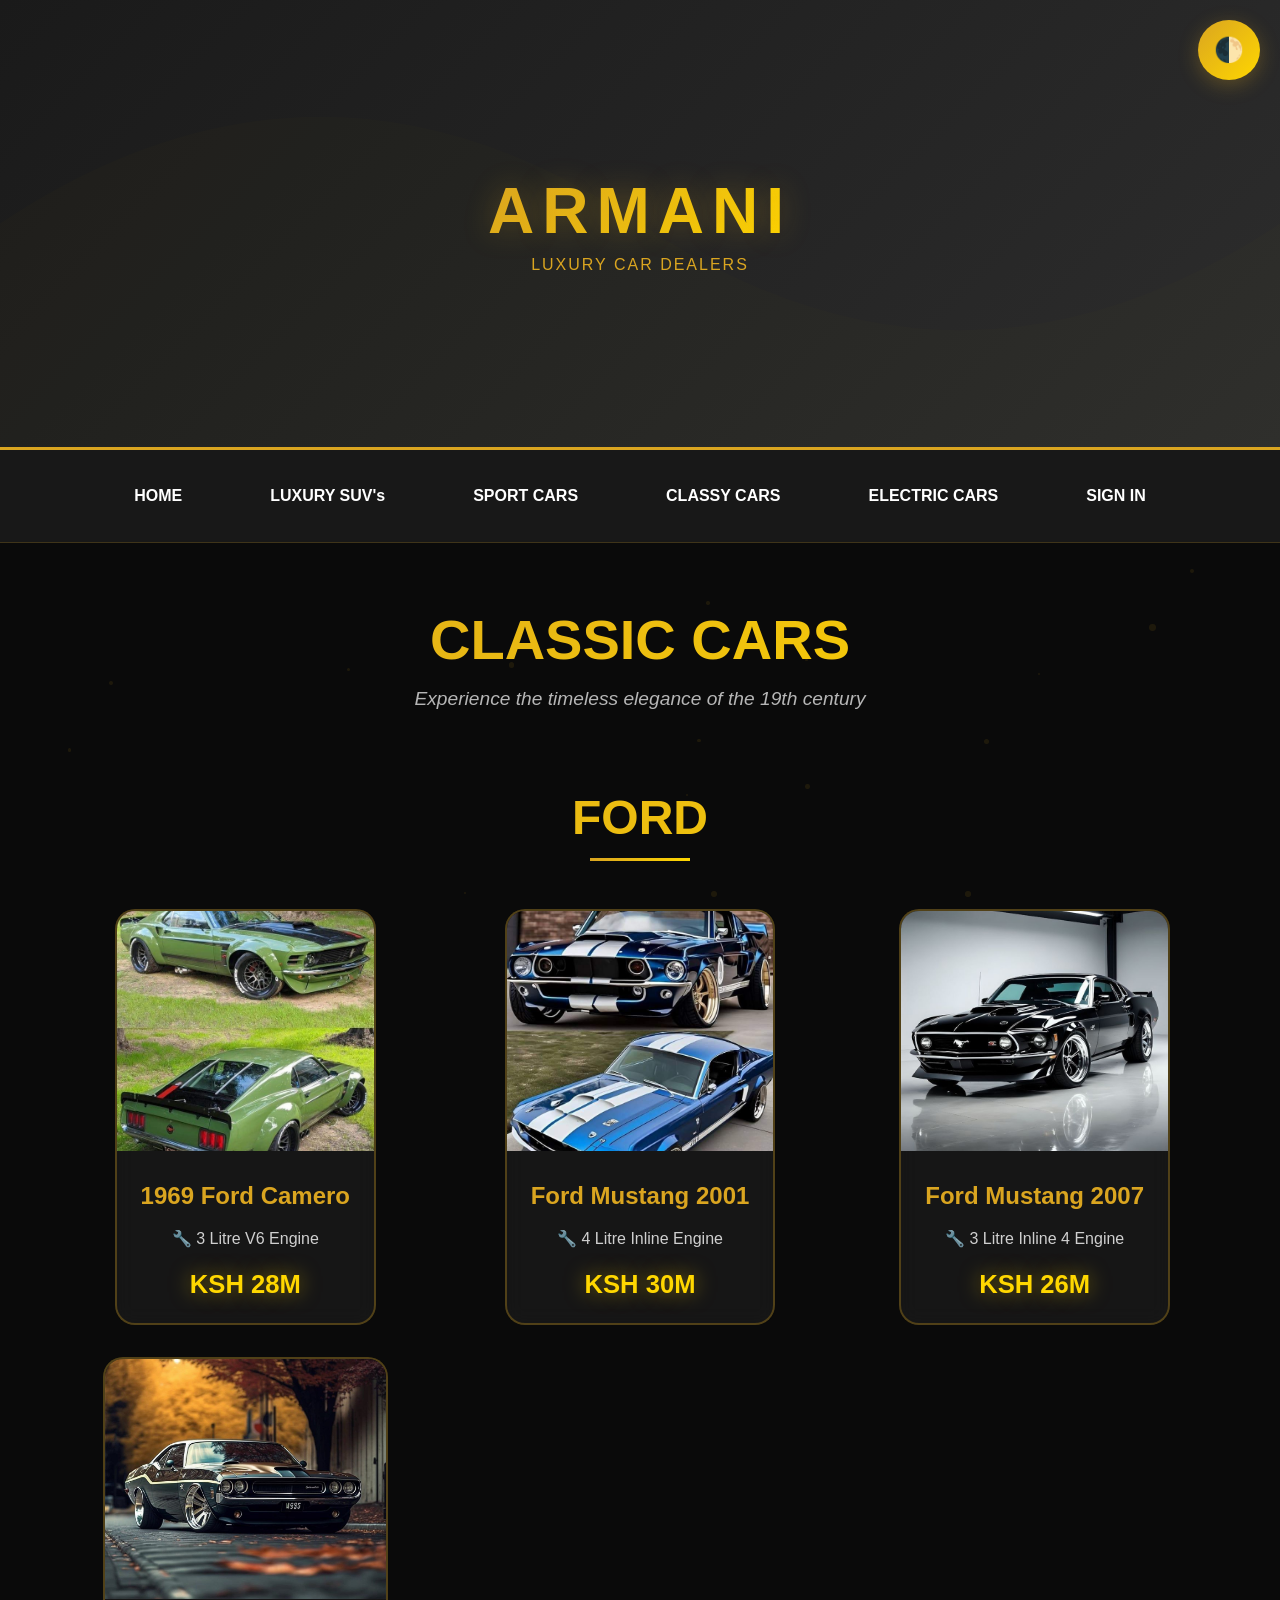
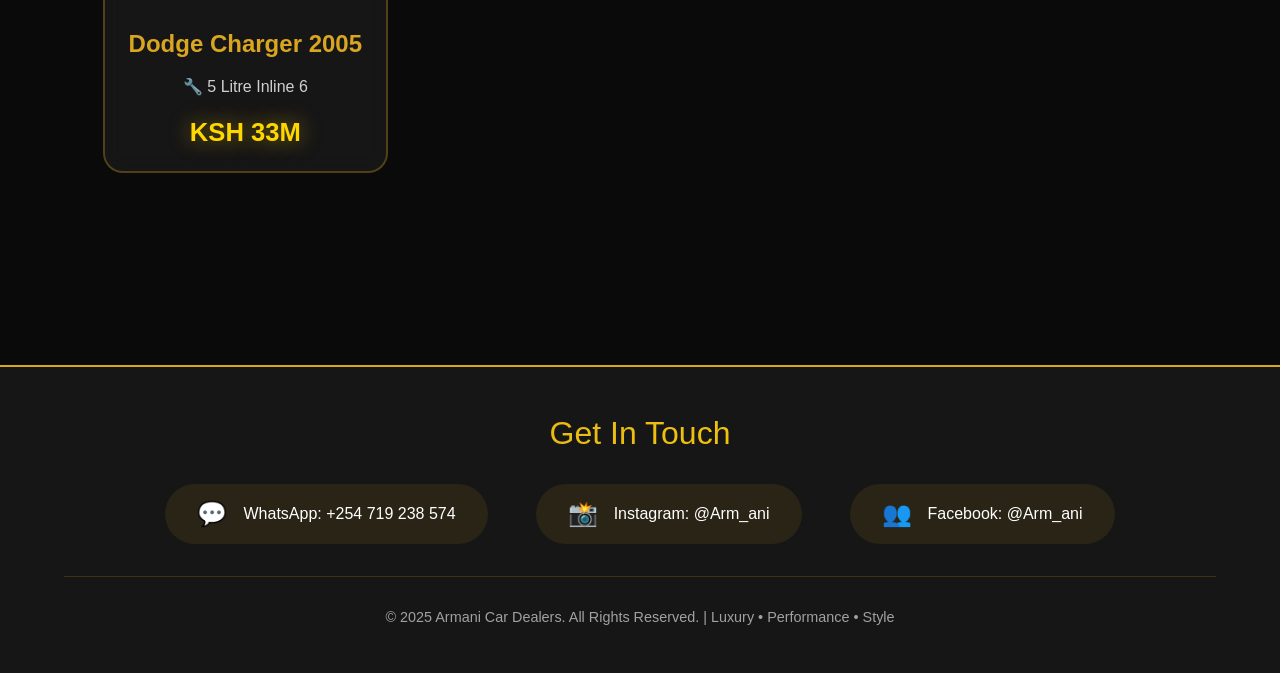
==== Classic cars.html @ f40f8154 "initial commit for Armani project" ====
<!DOCTYPE html>
<html lang="en">
<head>
    <meta charset="UTF-8">
    <meta name="viewport" content="width=device-width, initial-scale=1.0">
    <title>Classic Cars - Armani Car Dealers</title>
    <style>
        * {
            margin: 0;
            padding: 0;
            box-sizing: border-box;
        }

        body {
            font-family: 'Segoe UI', Tahoma, Geneva, Verdana, sans-serif;
            background: #0a0a0a;
            color: #fff;
            overflow-x: hidden;
            transition: background 0.3s ease, color 0.3s ease;
        }

        body.light-theme {
            background: #f5f5f5;
            color: #1a1a1a;
        }

        /* Particles Background */
        .particles {
            position: fixed;
            top: 0;
            left: 0;
            width: 100%;
            height: 100%;
            pointer-events: none;
            z-index: 0;
        }

        .particle {
            position: absolute;
            background: rgba(218, 165, 32, 0.1);
            border-radius: 50%;
            animation: float 15s infinite ease-in-out;
        }

        @keyframes float {
            0%, 100% { transform: translateY(0) translateX(0); }
            25% { transform: translateY(-50px) translateX(30px); }
            50% { transform: translateY(-100px) translateX(-30px); }
            75% { transform: translateY(-50px) translateX(30px); }
        }

        /* Theme Toggle */
        .theme-toggle {
            position: fixed;
            top: 20px;
            right: 20px;
            z-index: 2000;
            background: linear-gradient(135deg, #DAA520 0%, #FFD700 100%);
            border: none;
            padding: 1rem;
            border-radius: 50%;
            cursor: pointer;
            font-size: 1.5rem;
            box-shadow: 0 5px 20px rgba(218, 165, 32, 0.3);
            transition: all 0.3s ease;
        }

        .theme-toggle:hover {
            transform: scale(1.1) rotate(20deg);
            box-shadow: 0 8px 30px rgba(218, 165, 32, 0.5);
        }

        /* Hero Section with Logo */
        .hero-section {
            position: relative;
            height: 50vh;
            background: linear-gradient(135deg, #1a1a1a 0%, #2d2d2d 100%);
            display: flex;
            align-items: center;
            justify-content: center;
            overflow: hidden;
            border-bottom: 3px solid #DAA520;
        }

        body.light-theme .hero-section {
            background: linear-gradient(135deg, #ffffff 0%, #e0e0e0 100%);
        }

        .hero-section::before {
            content: '';
            position: absolute;
            top: 0;
            left: 0;
            width: 100%;
            height: 100%;
            background: url('data:image/svg+xml,<svg xmlns="http://www.w3.org/2000/svg" viewBox="0 0 1200 600"><path d="M0,300 Q300,100 600,300 T1200,300 L1200,600 L0,600 Z" fill="rgba(218,165,32,0.05)"/></svg>') no-repeat center;
            background-size: cover;
            opacity: 0.3;
        }

        .logo-container {
            position: relative;
            z-index: 1;
            text-align: center;
            animation: fadeInScale 1.2s ease;
        }

        @keyframes fadeInScale {
            from {
                opacity: 0;
                transform: scale(0.8);
            }
            to {
                opacity: 1;
                transform: scale(1);
            }
        }

        .logo-text {
            font-size: 4rem;
            font-weight: 900;
            letter-spacing: 8px;
            background: linear-gradient(135deg, #DAA520 0%, #FFD700 100%);
            -webkit-background-clip: text;
            -webkit-text-fill-color: transparent;
            background-clip: text;
            text-shadow: 0 0 30px rgba(218, 165, 32, 0.3);
        }

        .logo-tagline {
            font-size: 1rem;
            color: #DAA520;
            letter-spacing: 2px;
            font-weight: 300;
            margin-top: 0.5rem;
        }

        /* Navigation */
        nav {
            position: sticky;
            top: 0;
            background: rgba(26, 26, 26, 0.95);
            backdrop-filter: blur(10px);
            padding: 1.5rem 5%;
            display: flex;
            justify-content: center;
            gap: 2.5rem;
            flex-wrap: wrap;
            z-index: 1000;
            border-bottom: 1px solid rgba(218, 165, 32, 0.2);
            animation: slideDown 0.8s ease;
        }

        body.light-theme nav {
            background: rgba(255, 255, 255, 0.95);
            border-bottom: 1px solid rgba(218, 165, 32, 0.3);
        }

        @keyframes slideDown {
            from {
                transform: translateY(-100%);
                opacity: 0;
            }
            to {
                transform: translateY(0);
                opacity: 1;
            }
        }

        nav a {
            color: #fff;
            text-decoration: none;
            font-size: 1rem;
            font-weight: 600;
            padding: 0.8rem 1.5rem;
            border-radius: 50px;
            transition: all 0.3s ease;
            position: relative;
        }

        body.light-theme nav a {
            color: #1a1a1a;
        }

        nav a::before {
            content: '';
            position: absolute;
            bottom: 0;
            left: 50%;
            transform: translateX(-50%);
            width: 0;
            height: 2px;
            background: linear-gradient(90deg, #DAA520, #FFD700);
            transition: width 0.3s ease;
        }

        nav a:hover {
            color: #DAA520;
            background: rgba(218, 165, 32, 0.1);
        }

        nav a:hover::before {
            width: 80%;
        }

        /* Page Header */
        .page-header {
            text-align: center;
            padding: 4rem 5% 2rem;
            position: relative;
            z-index: 1;
        }

        .page-title {
            font-size: 3.5rem;
            margin-bottom: 1rem;
            background: linear-gradient(135deg, #DAA520 0%, #FFD700 100%);
            -webkit-background-clip: text;
            -webkit-text-fill-color: transparent;
            background-clip: text;
            animation: fadeInDown 1s ease;
        }

        @keyframes fadeInDown {
            from {
                opacity: 0;
                transform: translateY(-30px);
            }
            to {
                opacity: 1;
                transform: translateY(0);
            }
        }

        .page-subtitle {
            font-size: 1.2rem;
            color: rgba(255, 255, 255, 0.7);
            font-style: italic;
        }

        body.light-theme .page-subtitle {
            color: rgba(26, 26, 26, 0.7);
        }

        /* Content Container */
        .container {
            max-width: 1600px;
            margin: 0 auto;
            padding: 3rem 5%;
            position: relative;
            z-index: 1;
        }

        /* Brand Section */
        .brand-section {
            margin-bottom: 5rem;
        }

        .brand-title {
            font-size: 3rem;
            text-align: center;
            margin-bottom: 3rem;
            background: linear-gradient(135deg, #DAA520 0%, #FFD700 100%);
            -webkit-background-clip: text;
            -webkit-text-fill-color: transparent;
            background-clip: text;
            position: relative;
            padding-bottom: 1rem;
        }

        .brand-title::after {
            content: '';
            position: absolute;
            bottom: 0;
            left: 50%;
            transform: translateX(-50%);
            width: 100px;
            height: 3px;
            background: linear-gradient(90deg, #DAA520, #FFD700);
        }

        .car-gallery {
            display: grid;
            grid-template-columns: repeat(auto-fit, minmax(300px, 1fr));
            gap: 2rem;
            margin-bottom: 4rem;
        }

        .car-item {
            background: rgba(255, 255, 255, 0.05);
            backdrop-filter: blur(10px);
            border: 2px solid rgba(218, 165, 32, 0.3);
            border-radius: 20px;
            overflow: hidden;
            transition: all 0.4s ease;
            animation: fadeInUp 1s ease;
            animation-fill-mode: both;
            max-width: 400px;
            margin: 0 auto;
        }

        body.light-theme .car-item {
            background: rgba(255, 255, 255, 0.8);
            border: 2px solid rgba(218, 165, 32, 0.3);
        }

        @keyframes fadeInUp {
            from {
                opacity: 0;
                transform: translateY(30px);
            }
            to {
                opacity: 1;
                transform: translateY(0);
            }
        }

        .car-item:hover {
            transform: translateY(-10px);
            box-shadow: 0 20px 60px rgba(218, 165, 32, 0.4);
            border-color: #DAA520;
        }

        .car-item img {
            width: 100%;
            height: 240px;
            object-fit: cover;
            transition: transform 0.4s ease;
        }

        .car-item:hover img {
            transform: scale(1.08);
        }

        .car-desc {
            padding: 1.5rem;
            text-align: center;
        }

        .car-name {
            font-size: 1.5rem;
            font-weight: 700;
            color: #DAA520;
            margin-bottom: 0.8rem;
            line-height: 1.4;
        }

        .car-specs {
            font-size: 1rem;
            line-height: 1.8;
            color: rgba(255, 255, 255, 0.8);
            margin-bottom: 1rem;
        }

        body.light-theme .car-specs {
            color: rgba(26, 26, 26, 0.8);
        }

        .car-price {
            font-size: 1.6rem;
            font-weight: 900;
            color: #FFD700;
            margin-top: 1rem;
            text-shadow: 0 0 20px rgba(255, 215, 0, 0.5);
        }

        /* Footer */
        footer {
            background: rgba(26, 26, 26, 0.8);
            padding: 3rem 5%;
            border-top: 2px solid #DAA520;
            position: relative;
            z-index: 1;
            margin-top: 4rem;
        }

        body.light-theme footer {
            background: rgba(255, 255, 255, 0.8);
            border-top: 2px solid #DAA520;
        }

        .footer-content {
            max-width: 1400px;
            margin: 0 auto;
            text-align: center;
        }

        .footer-title {
            font-size: 2rem;
            margin-bottom: 2rem;
            background: linear-gradient(135deg, #DAA520 0%, #FFD700 100%);
            -webkit-background-clip: text;
            -webkit-text-fill-color: transparent;
            background-clip: text;
        }

        .contact-links {
            display: flex;
            justify-content: center;
            gap: 3rem;
            flex-wrap: wrap;
            margin-bottom: 2rem;
        }

        .contact-item {
            display: flex;
            align-items: center;
            gap: 1rem;
            padding: 1rem 2rem;
            background: rgba(218, 165, 32, 0.1);
            border-radius: 50px;
            transition: all 0.3s ease;
            text-decoration: none;
            color: #fff;
        }

        body.light-theme .contact-item {
            color: #1a1a1a;
        }

        .contact-item:hover {
            background: rgba(218, 165, 32, 0.2);
            transform: translateY(-3px);
            box-shadow: 0 10px 30px rgba(218, 165, 32, 0.3);
        }

        .contact-icon {
            font-size: 1.5rem;
        }

        .copyright {
            margin-top: 2rem;
            padding-top: 2rem;
            border-top: 1px solid rgba(218, 165, 32, 0.2);
            color: rgba(255, 255, 255, 0.6);
            font-size: 0.9rem;
        }

        body.light-theme .copyright {
            color: rgba(26, 26, 26, 0.6);
        }

        /* Responsive Design */
        @media (max-width: 968px) {
            .logo-text {
                font-size: 2.5rem;
            }

            .hero-section {
                height: 35vh;
            }

            nav {
                gap: 1.5rem;
                padding: 1rem 3%;
            }

            nav a {
                font-size: 0.9rem;
                padding: 0.6rem 1rem;
            }

            .page-title {
                font-size: 2.5rem;
            }

            .car-gallery {
                grid-template-columns: 1fr;
                gap: 2rem;
            }

            .brand-title {
                font-size: 2.2rem;
            }

            .contact-links {
                flex-direction: column;
                gap: 1rem;
            }
        }

        @media (max-width: 576px) {
            .logo-text {
                font-size: 2rem;
            }

            .page-title {
                font-size: 2rem;
            }

            .car-name {
                font-size: 1.3rem;
            }

            .brand-title {
                font-size: 1.8rem;
            }

            nav a {
                font-size: 0.85rem;
            }
        }
    </style>
</head>
<body>
    <!-- Particles Background -->
    <div class="particles" id="particles"></div>

    <!-- Theme Toggle Button -->
    <button class="theme-toggle" onclick="toggleTheme()" title="Toggle Theme">
        🌓
    </button>

    <!-- Hero Section with Logo -->
    <div class="hero-section">
        <div class="logo-container">
            <div class="logo-text">ARMANI</div>
            <div class="logo-tagline">LUXURY CAR DEALERS</div>
        </div>
    </div>

    <!-- Navigation -->
    <nav>
        <a href="index.html">HOME</a>
        <a href="Luxury cars.html">LUXURY SUV's</a>
        <a href="Sport cars.html">SPORT CARS</a>
        <a href="Classic cars.html">CLASSY CARS</a>
        <a href="ELECTRIC CARS.html">ELECTRIC CARS</a>
        <a href="Sign IN.html">SIGN IN</a>
    </nav>

    <!-- Page Header -->
    <div class="page-header">
        <h1 class="page-title">CLASSIC CARS</h1>
        <p class="page-subtitle">Experience the timeless elegance of the 19th century</p>
    </div>

    <!-- Main Content -->
    <div class="container">
        <!-- FORD Section -->
        <div class="brand-section">
            <h2 class="brand-title">FORD</h2>
            <div class="car-gallery">
                <div class="car-item">
                    <img src="1969 Ford Camero.jpg" alt="1969 Ford Camero">
                    <div class="car-desc">
                        <div class="car-name">1969 Ford Camero</div>
                        <div class="car-specs">
                            <span>🔧 3 Litre V6 Engine</span>
                        </div>
                        <div class="car-price">KSH 28M</div>
                    </div>
                </div>

                <div class="car-item">
                    <img src="Ford mustang 2001.jpg" alt="Ford Mustang 2001">
                    <div class="car-desc">
                        <div class="car-name">Ford Mustang 2001</div>
                        <div class="car-specs">
                            <span>🔧 4 Litre Inline Engine</span>
                        </div>
                        <div class="car-price">KSH 30M</div>
                    </div>
                </div>

                <div class="car-item">
                    <img src="Ford mustang 2007.jpg" alt="Ford Mustang 2007">
                    <div class="car-desc">
                        <div class="car-name">Ford Mustang 2007</div>
                        <div class="car-specs">
                            <span>🔧 3 Litre Inline 4 Engine</span>
                        </div>
                        <div class="car-price">KSH 26M</div>
                    </div>
                </div>

                <div class="car-item">
                    <img src="dodge charger 2005.jpg" alt="Dodge Charger 2005">
                    <div class="car-desc">
                        <div class="car-name">Dodge Charger 2005</div>
                        <div class="car-specs">
                            <span>🔧 5 Litre Inline 6</span>
                        </div>
                        <div class="car-price">KSH 33M</div>
                    </div>
                </div>
            </div>
        </div>
    </div>

    <!-- Footer -->
    <footer>
        <div class="footer-content">
            <div class="footer-title">Get In Touch</div>
            
            <div class="contact-links">
                <a href="https://wa.me/254719238574" class="contact-item" target="_blank">
                    <span class="contact-icon">💬</span>
                    <span>WhatsApp: +254 719 238 574</span>
                </a>

                <a href="https://www.instagram.com/arm_ani" class="contact-item" target="_blank">
                    <span class="contact-icon">📸</span>
                    <span>Instagram: @Arm_ani</span>
                </a>

                <a href="https://www.facebook.com/armani" class="contact-item" target="_blank">
                    <span class="contact-icon">👥</span>
                    <span>Facebook: @Arm_ani</span>
                </a>
            </div>

            <div class="copyright">
                <p>© 2025 Armani Car Dealers. All Rights Reserved. | Luxury • Performance • Style</p>
            </div>
        </div>
    </footer>

    <script>
        // Create animated background particles
        const particlesContainer = document.getElementById('particles');
        const particleCount = 40;

        for (let i = 0; i < particleCount; i++) {
            const particle = document.createElement('div');
            particle.className = 'particle';
            
            const size = Math.random() * 5 + 2;
            const posX = Math.random() * 100;
            const posY = Math.random() * 100;
            const delay = Math.random() * 15;
            
            particle.style.width = `${size}px`;
            particle.style.height = `${size}px`;
            particle.style.left = `${posX}%`;
            particle.style.top = `${posY}%`;
            particle.style.animationDelay = `${delay}s`;
            
            particlesContainer.appendChild(particle);
        }

        // Theme Toggle Function
        function toggleTheme() {
            document.body.classList.toggle('light-theme');
            
            // Save theme preference
            const isLight = document.body.classList.contains('light-theme');
            localStorage.setItem('armani-theme', isLight ? 'light' : 'dark');
        }

        // Load saved theme
        window.addEventListener('load', () => {
            const savedTheme = localStorage.getItem('armani-theme');
            if (savedTheme === 'light') {
                document.body.classList.add('light-theme');
            }
        });

        // Stagger animations for car items
        const carItems = document.querySelectorAll('.car-item');
        carItems.forEach((item, index) => {
            item.style.animationDelay = `${index * 0.15}s`;
        });
    </script>
</body>
</html>
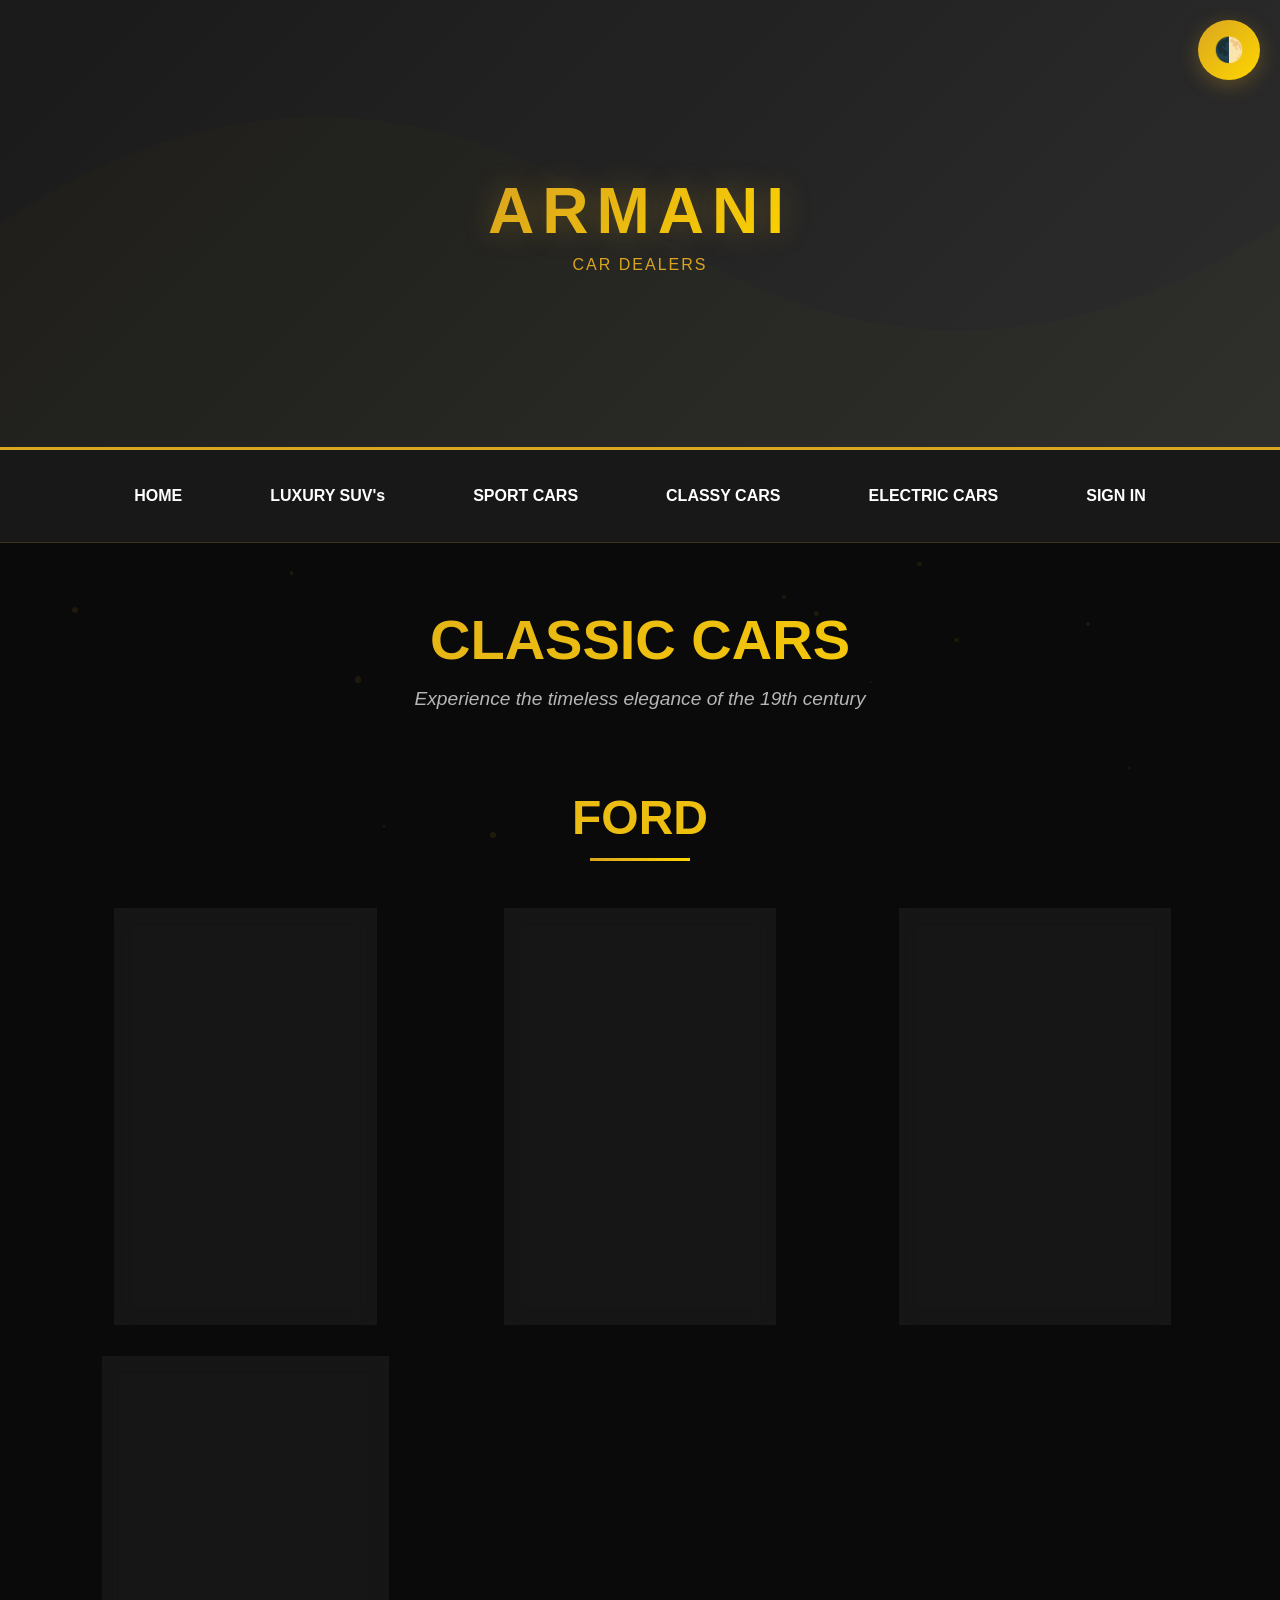
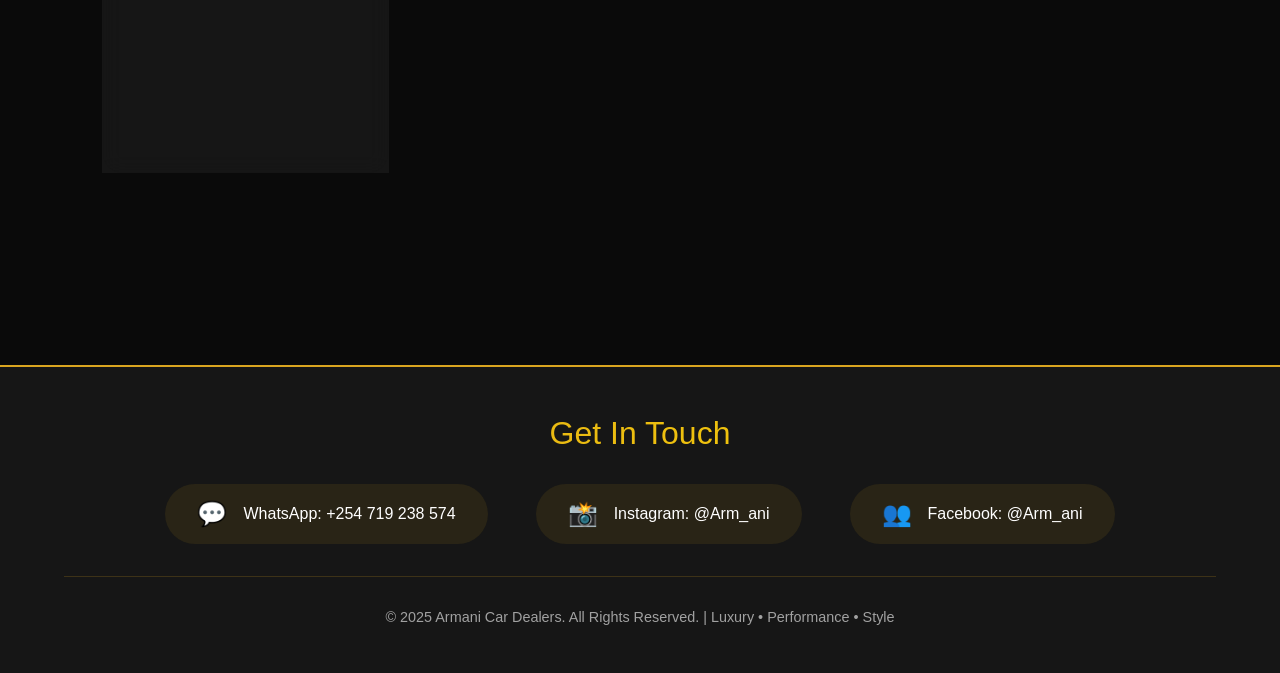
==== commit 2112a5a9: "Replaced LUXURY CAR DEALERS with CAR DEALERS" ====
--- a/Classic cars.html
+++ b/Classic cars.html
@@ -515,7 +515,7 @@
     <div class="hero-section">
         <div class="logo-container">
             <div class="logo-text">ARMANI</div>
-            <div class="logo-tagline">LUXURY CAR DEALERS</div>
+            <div class="logo-tagline">CAR DEALERS</div>
         </div>
     </div>
 
